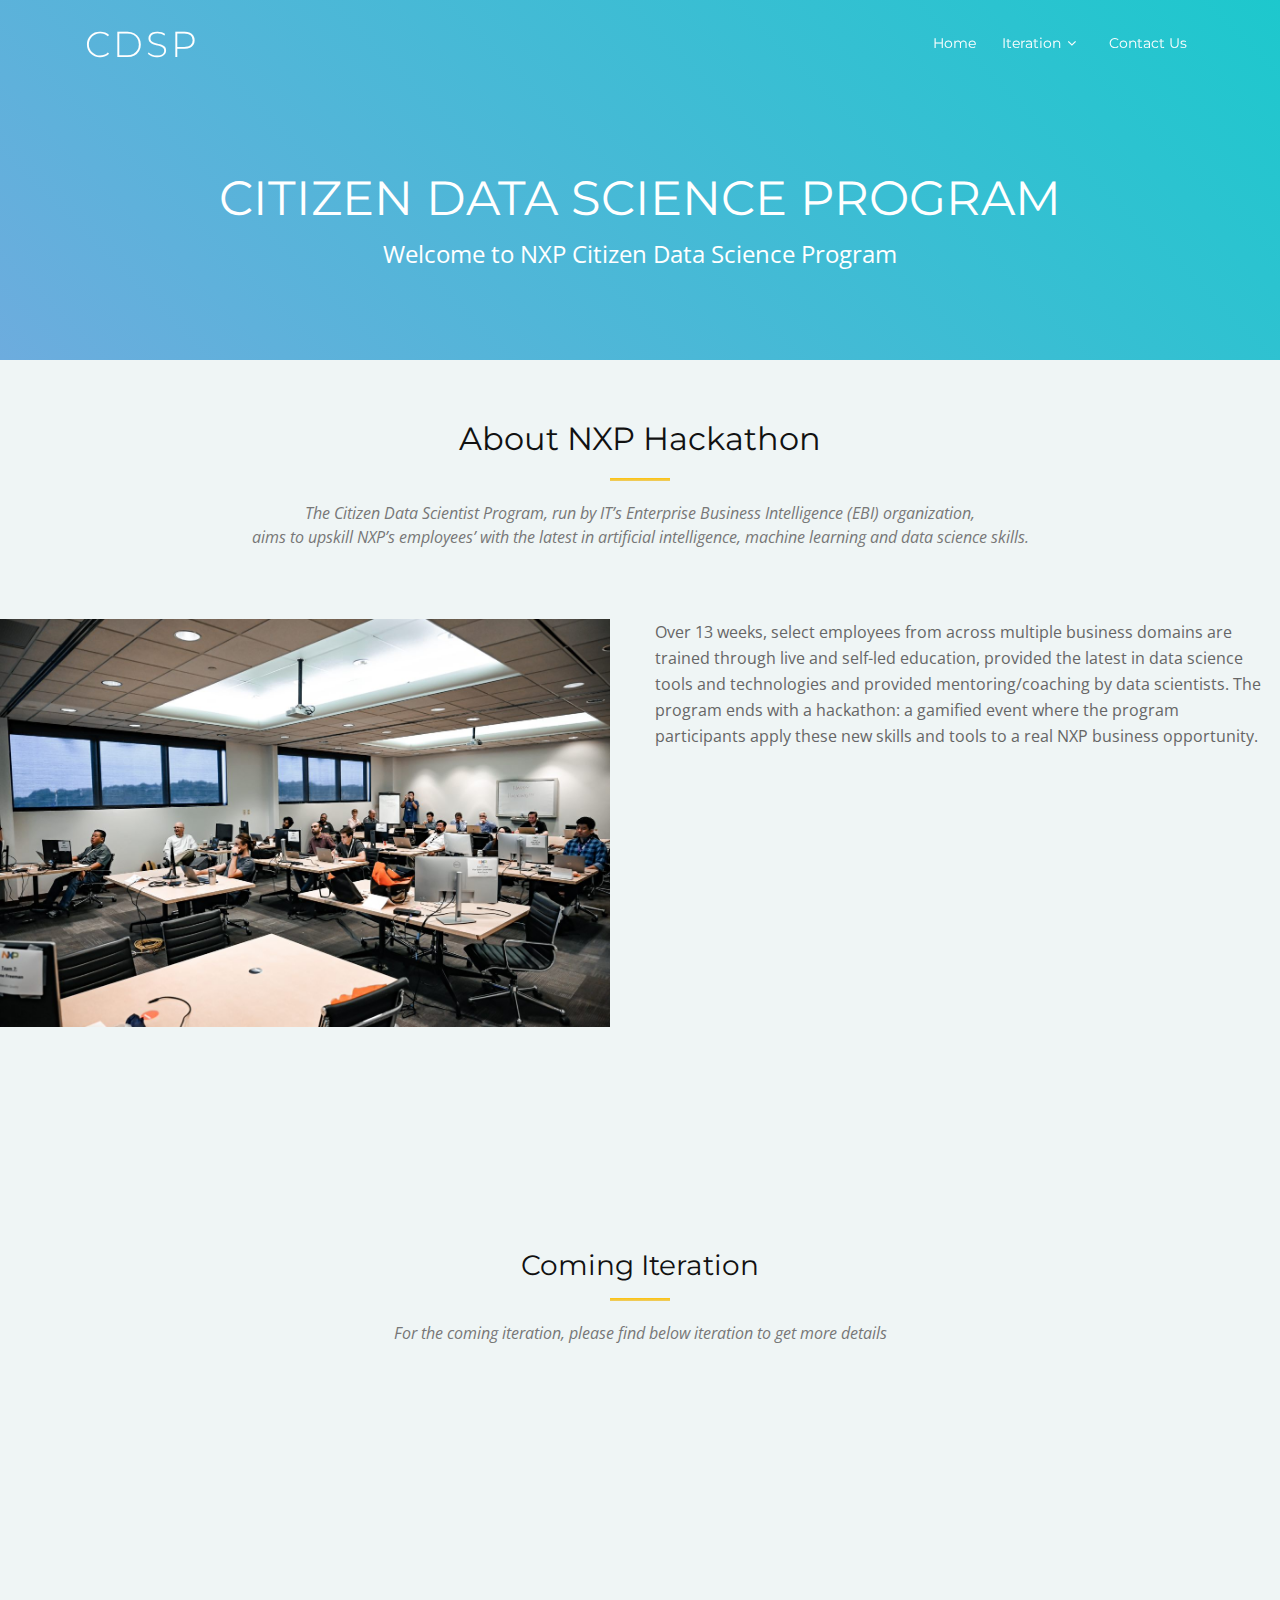
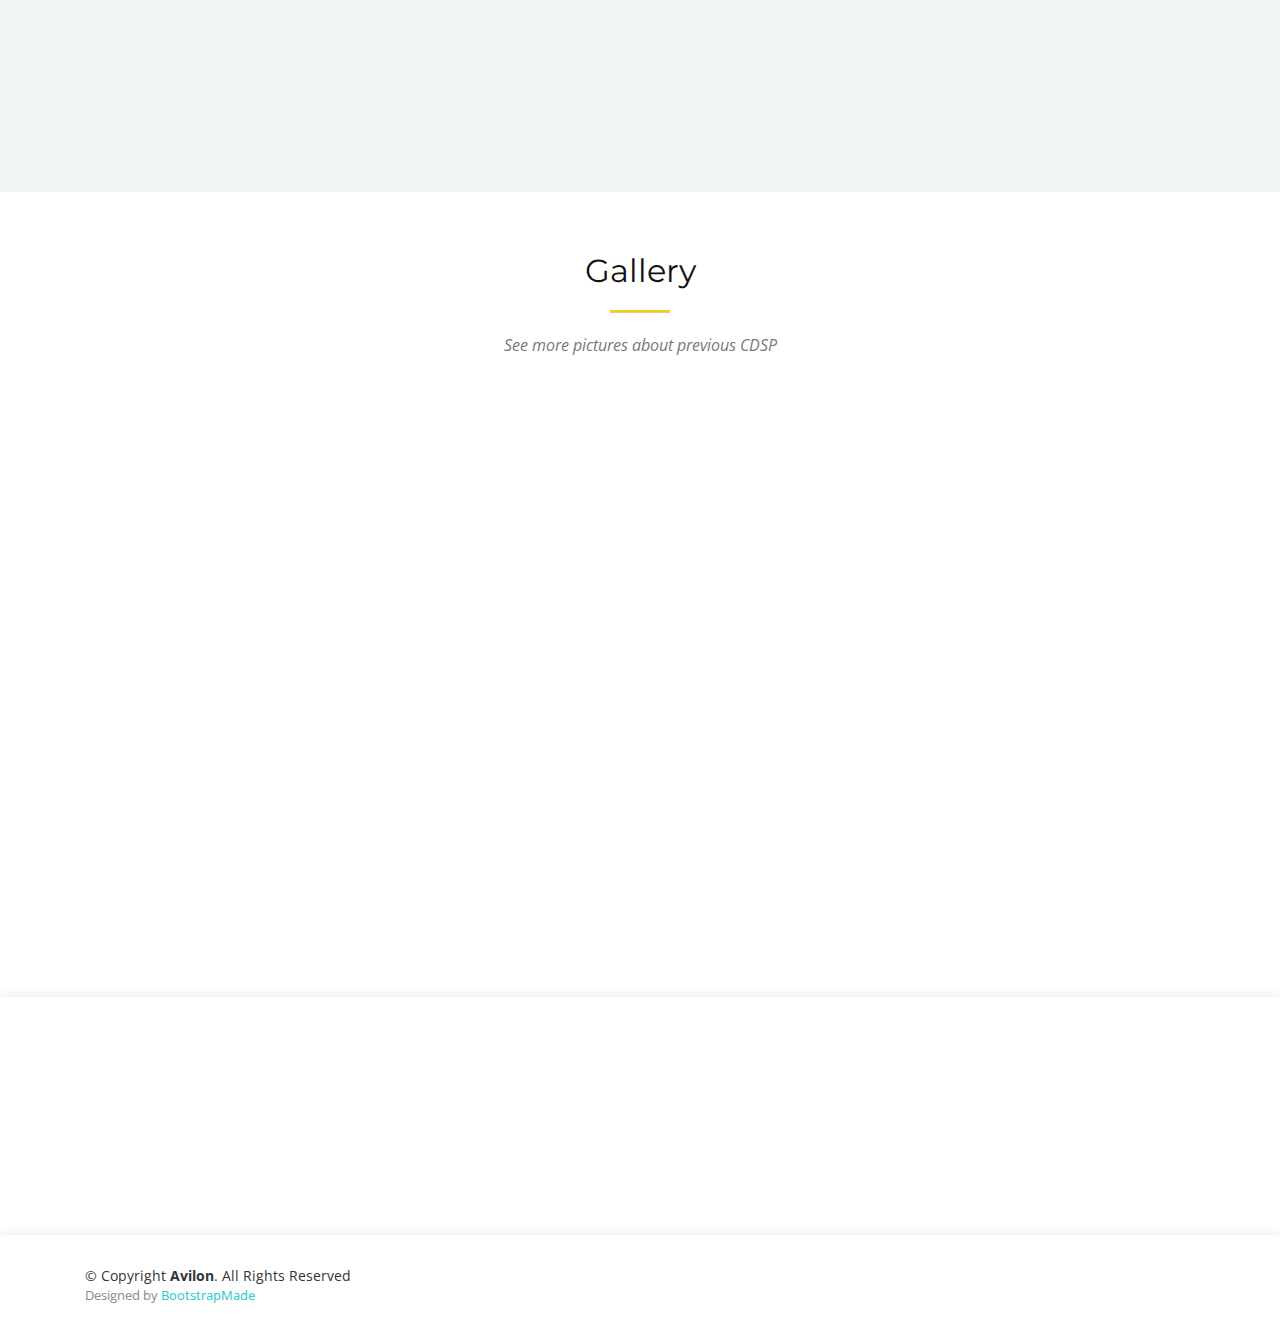
==== index.html @ 7684b61a "add index" ====
<!DOCTYPE html>
<html lang="en">
<head>
  <meta charset="utf-8">
  <title>CDSP</title>
  <meta content="width=device-width, initial-scale=1.0" name="viewport">
  <meta content="" name="keywords">
  <meta content="" name="description">

  <!-- Favicons -->

  <!-- Google Fonts -->
  <link href="https://fonts.googleapis.com/css?family=Montserrat:300,400,500,700|Open+Sans:300,300i,400,400i,700,700i" rel="stylesheet">

  <!-- Bootstrap CSS File -->
  <link href="lib/bootstrap/css/bootstrap.min.css" rel="stylesheet">

  <!-- Libraries CSS Files -->
  <link href="lib/font-awesome/css/font-awesome.min.css" rel="stylesheet">
  <link href="lib/ionicons/css/ionicons.min.css" rel="stylesheet">
  <link href="lib/aos/aos.css" rel="stylesheet">
  <link href="lib/magnific-popup/magnific-popup.css" rel="stylesheet">


  <!-- Main Stylesheet File -->
  <link href="css/style.css" rel="stylesheet">

  <!-- =======================================================
    Theme Name: Avilon
    Theme URL: https://bootstrapmade.com/avilon-bootstrap-landing-page-template/
    Author: BootstrapMade.com
    License: https://bootstrapmade.com/license/
  ======================================================= -->
</head>

<body>

  <!--==========================
    Header
  ============================-->
  <header id="header">
    <div class="container">

      <div id="logo" class="pull-left">
        <h1><a href="#intro" class="scrollto">CDSP</a></h1>
        <!-- Uncomment below if you prefer to use an image logo -->
        <!-- <a href="#intro"><img src="img/logo.png" alt="" title="" /></img></a> -->
      </div>

      <nav id="nav-menu-container">
        <ul class="nav-menu">
          <li class="menu-active"><a href="#intro">Home</a></li>
          <li class="menu-has-children"><a href="">Iteration</a>
            <ul>
              <li><a href="EMEA2022.html">2022 Q3 EMEA Iteration</a></li>
              <li><a href="AMER2023.html">2023 Q1 AMER Iteration</a></li>
            </ul>
          </li>
          <li><a href="https://forms.office.com/Pages/ResponsePage.aspx?id=06FuaCu8b0ypLNmcXDAWNQ-RVpql_HRFpQiBRLYE__hUMFVOTk0yMTc5WllGWU9YVzZQV0gzQ0JXMC4u" target="_blank">Contact Us</a></li>
        </ul>
      </nav><!-- #nav-menu-container -->
    </div>
  </header><!-- #header -->

  <!--==========================
    Intro Section
  ============================-->
  <section id="intro" style="height: 40vh">

    <div class="intro-text">
      <h2>CITIZEN DATA SCIENCE PROGRAM</h2>
      <p>Welcome to NXP Citizen Data Science Program</p>
    </div>

  </section><!-- #intro -->

  <main id="main">

    <!--==========================
      About Us Section
    ============================-->
    <section id="about" class="section-bg">
      <div class="container-fluid">
        <div class="section-header">
          <h3 class="section-title">About NXP Hackathon</h3>
          <span class="section-divider"></span>
          <p class="section-description">
            The Citizen Data Scientist Program, run by IT’s Enterprise Business Intelligence (EBI) organization, <br>
			aims to upskill NXP’s employees’ with the latest in artificial intelligence, machine learning and data science skills.
          </p>
        </div>

        <div class="row">
          <div class="col-lg-6 about-img" data-aos="fade-right">
            <img src="img/gallery/AMER2022-1.jpg" alt="">
          </div>

          <div class="col-lg-6 content" data-aos="fade-left">
            <p>
              Over 13 weeks, select employees from across multiple business domains are trained through live and self-led education, provided the latest in data science tools and technologies and provided mentoring/coaching by data scientists. The program ends with a hackathon: a gamified event where the program participants apply these new skills and tools to a real NXP business opportunity.
            </p>
          </div>
        </div>

      </div>
    </section><!-- #about -->

   

    <!--==========================
      Pricing Section
    ============================-->
    <section id="pricing" class="section-bg">
      <div class="container">

        <div class="section-header">
          <h3 class="section-title">Coming Iteration</h3>
          <span class="section-divider"></span>
          <p class="section-description">For the coming iteration, please find below iteration to get more details</p>
        </div>

        <div class="row">


          <div class="col-lg-6 col-md-6">
            <div class="box featured" data-aos="fade-up">
              <h3>CDSP EMEA 2022</h3>
              <h6>November 16-17, 2022</h6>
              <ul>
                <li><i class="ion-android-checkmark-circle"></i> Eindhoven, Netherlands</li>
                <li><i class="ion-android-checkmark-circle"></i> HTC60 - Ground Floor</li>
              </ul>
              <a href="EMEA2022.html" class="get-started-btn">Read More</a>
            </div>
          </div>

          <div class="col-lg-6 col-md-6">
            <div class="box" data-aos="fade-left">
              <h3>CDSP AMER 2023</h3>
              <h6>MM DD-DD, 2023</h6>
              <ul>
                <li><i class="ion-android-checkmark-circle"></i> Austin, Texas</li>
                <li><i class="ion-android-checkmark-circle"></i> HTC60 - Ground Floor</li>
              </ul>
              <a href="#" class="get-started-btn" >Read More</a>
            </div>
          </div>

        </div>
      </div>
    </section><!-- #pricing -->



    
    <!--==========================
      Gallery Section
    ============================-->
    <section id="gallery">
      <div class="container-fluid">
        <div class="section-header">
          <h3 class="section-title">Gallery</h3>
          <span class="section-divider"></span>
          <p class="section-description">See more pictures about previous CDSP </p>
        </div>

        <div class="row no-gutters">

          <div class="col-lg-4 col-md-6">
            <div class="gallery-item" data-aos="fade-up">
              <a href="img/gallery/AMER2022-1.jpg" class="gallery-popup">
                <img src="img/gallery/AMER2022-1.jpg" alt="">
              </a>
            </div>
          </div>

          <div class="col-lg-4 col-md-6">
            <div class="gallery-item" data-aos="fade-up">
              <a href="img/gallery/AMER2022-2.jpg" class="gallery-popup">
                <img src="img/gallery/AMER2022-2.jpg" alt="">
              </a>
            </div>
          </div>

          <div class="col-lg-4 col-md-6">
            <div class="gallery-item" data-aos="fade-up">
              <a href="img/gallery/AMER2022-3.jpg" class="gallery-popup">
                <img src="img/gallery/AMER2022-3.jpg" alt="">
              </a>
            </div>
          </div>

          <div class="col-lg-4 col-md-6">
            <div class="gallery-item" data-aos="fade-up">
              <a href="img/gallery/AMER2022-4.jpg" class="gallery-popup">
                <img src="img/gallery/AMER2022-4.jpg" alt="">
              </a>
            </div>
          </div>

          <div class="col-lg-4 col-md-6">
            <div class="gallery-item" data-aos="fade-up">
              <a href="img/gallery/AMER2022-5.jpg" class="gallery-popup">
                <img src="img/gallery/AMER2022-5.jpg" alt="">
              </a>
            </div>
          </div>

          <div class="col-lg-4 col-md-6">
            <div class="gallery-item" data-aos="fade-up">
              <a href="img/gallery/AMER2022-6.jpg" class="gallery-popup">
                <img src="img/gallery/AMER2022-6.jpg" alt="">
              </a>
            </div>
          </div>

        </div>

      </div>
    </section><!-- #gallery -->

    <!--==========================
      Contact Section
    ============================-->
    <section id="contact">
      <div class="container">
        <div class="row" data-aos="fade-up">

          <div class="col-lg-4 col-md-4">
            <div class="contact-about">
              <h3>Contact Us</h3>
            </div>
          </div>

          <div class="col-lg-8 col-md-8">
            <div class="form">
              <form action="https://forms.office.com/Pages/ResponsePage.aspx?id=06FuaCu8b0ypLNmcXDAWNQ-RVpql_HRFpQiBRLYE__hUMFVOTk0yMTc5WllGWU9YVzZQV0gzQ0JXMC4u" 
			  method="post" target="_blank">
				<p>Whether you're joining the Hackathon in-person or observing remotely, join the Hackathon Teams channel below. We'll post regular updates and will live stream the final presentations.</p>

                <div class="text-center">
					  <button type="submit" title="Contact Us" onclick=>Submit Microsoft Forms</button>
				</div>
              </form>
            </div>
          </div>

        </div>

      </div>
    </section><!-- #contact -->

  </main>

  <!--==========================
    Footer
  ============================-->
  <footer id="footer">
    <div class="container">
      <div class="row">
        <div class="col-lg-6 text-lg-left text-center">
          <div class="copyright">
            &copy; Copyright <strong>Avilon</strong>. All Rights Reserved
          </div>
          <div class="credits">
            <!--
              All the links in the footer should remain intact.
              You can delete the links only if you purchased the pro version.
              Licensing information: https://bootstrapmade.com/license/
              Purchase the pro version with working PHP/AJAX contact form: https://bootstrapmade.com/buy/?theme=Avilon
            -->
            Designed by <a href="https://bootstrapmade.com/">BootstrapMade</a>
          </div>
        </div>
        <div class="col-lg-6">
          <nav class="footer-links text-lg-right text-center pt-2 pt-lg-0">
          </nav>
        </div>
      </div>
    </div>
  </footer><!-- #footer -->

  <a href="#" class="back-to-top"><i class="fa fa-chevron-up"></i></a>

  <!-- JavaScript Libraries -->
  <script src="lib/jquery/jquery.min.js"></script>
  <script src="lib/jquery/jquery-migrate.min.js"></script>
  <script src="lib/bootstrap/js/bootstrap.bundle.min.js"></script>
  <script src="lib/easing/easing.min.js"></script>
  <script src="lib/aos/aos.js"></script>
  <script src="lib/superfish/hoverIntent.js"></script>
  <script src="lib/superfish/superfish.min.js"></script>
  <script src="lib/magnific-popup/magnific-popup.min.js"></script>

  <!-- Contact Form JavaScript File -->
  <script src="contactform/contactform.js"></script>

  <!-- Template Main Javascript File -->
  <script src="js/main.js"></script>

</body>
</html>
---- css/style.css ----
/*
  Theme Name: Avilon
  Theme URL: https://bootstrapmade.com/avilon-bootstrap-landing-page-template/
  Author: BootstrapMade.com
  License: https://bootstrapmade.com/license/
*/
/*--------------------------------------------------------------
# General
--------------------------------------------------------------*/
body {
  background: #fff;
  color: #666666;
  font-family: "Open Sans", sans-serif;
  overflow-x: hidden;
}

a {
  color: #1dc8cd;
  transition: 0.5s;
}

a:hover, a:active, a:focus {
  color: #1dc9ce;
  outline: none;
  text-decoration: none;
}

p {
  padding: 0;
  margin: 0 0 30px 0;
}

h1, h2, h3, h4, h5, h6 {
  font-family: "Montserrat", sans-serif;
  font-weight: 400;
  margin: 0 0 20px 0;
  padding: 0;
}

/* Back to top button */
.back-to-top {
  position: fixed;
  display: none;
  background: linear-gradient(45deg, #6dacde, #1dc8cd);
  color: #fff;
  padding: 2px 20px 8px 20px;
  font-size: 16px;
  border-radius: 4px 4px 0 0;
  right: 15px;
  bottom: 0;
  transition: none;
}

.back-to-top:focus {
  background: linear-gradient(45deg, #6dacde, #1dc8cd);
  color: #fff;
  outline: none;
}

.back-to-top:hover {
  background: #1dc8cd;
  color: #fff;
}

/*--------------------------------------------------------------
# Header
--------------------------------------------------------------*/
#header {
  padding: 30px 0;
  height: 92px;
  position: fixed;
  left: 0;
  top: 0;
  right: 0;
  transition: all 0.5s;
  z-index: 997;
}

#header #logo {
  float: left;
}

#header #logo h1 {
  font-size: 36px;
  margin: -4px 0 0 0;
  padding: 0;
  line-height: 1;
  display: inline-block;
  font-family: "Montserrat", sans-serif;
  font-weight: 300;
  letter-spacing: 3px;
  text-transform: uppercase;
}

#header #logo h1 a, #header #logo h1 a:hover {
  color: #fff;
}

#header #logo img {
  padding: 0;
  margin: 0;
}

@media (max-width: 768px) {
  #header #logo h1 {
    font-size: 28px;
    margin-top: 0;
  }
  #header #logo img {
    max-height: 40px;
  }
}

#header.header-fixed {
  background: linear-gradient(45deg, #6dacde, #1dc8cd);
  padding: 20px 0;
  height: 72px;
  transition: all 0.5s;
}

/*--------------------------------------------------------------
# Intro Section
--------------------------------------------------------------*/
#intro {
  width: 100%;
  height: 100vh;
  background: linear-gradient(45deg, #6dacde, #1dc8cd);
  position: relative;
}

#intro .intro-text {
  padding-top: 140px;
  text-align: center;
  vertical-align: top;
}

@media (max-height: 768px) {
  #intro .intro-text {
    padding-top: 80px;
  }
}

@media (max-width: 768px) {
  #intro .intro-text {
    padding-top: 180px;
  }
}

@media (max-width: 767px) {
  #intro .intro-text {
    padding-top: 50px;
  }
}

#intro h2 {
  margin: 30px 0 10px 0;
  padding: 0 15px;
  font-size: 48px;
  font-weight: 400;
  line-height: 56px;
  color: #fff;
}

@media (max-width: 768px) {
  #intro h2 {
    font-size: 28px;
    line-height: 36px;
  }
}

#intro p {
  color: #fff;
  margin-bottom: 20px;
  padding: 0 15px;
  font-size: 24px;
}

@media (max-width: 768px) {
  #intro p {
    font-size: 18px;
    line-height: 24px;
    margin-bottom: 20px;
  }
}

#intro .btn-get-started {
  font-family: "Montserrat", sans-serif;
  font-weight: 400;
  font-size: 16px;
  letter-spacing: 1px;
  display: inline-block;
  padding: 8px 28px;
  border-radius: 50px;
  transition: 0.5s;
  margin: 10px;
  border: 2px solid #fff;
  color: #fff;
}

#intro .btn-get-started:hover {
  color: #1dc8cd;
  background: #fff;
}

#intro .product-screens {
  position: absolute;
  left: 0;
  right: 0;
  bottom: 0;
  overflow: hidden;
  padding-top: 30px;
  text-align: center;
  width: 100%;
  height: 530px;
}

#intro .product-screens img {
  box-shadow: 0px -2px 19px 4px rgba(0, 0, 0, 0.29);
}

#intro .product-screens .product-screen-1 {
  position: absolute;
  z-index: 30;
  left: calc(50% + 54px);
  bottom: 0;
  height: 500px;
}

#intro .product-screens .product-screen-2 {
  position: absolute;
  z-index: 20;
  left: calc(50% - 154px);
  bottom: 0;
  height: 430px;
}

#intro .product-screens .product-screen-3 {
  position: absolute;
  z-index: 10;
  left: calc(50% - 374px);
  bottom: 0;
  height: 360px;
}

@media (max-height: 768px) {
  #intro .product-screens {
    height: 430px;
  }
  #intro .product-screens .product-screen-1 {
    height: 400px;
  }
  #intro .product-screens .product-screen-2 {
    height: 330px;
  }
  #intro .product-screens .product-screen-3 {
    height: 260px;
  }
}

@media (max-width: 767px) {
  #intro .product-screens {
    height: 400px;
  }
  #intro .product-screens .product-screen-1 {
    position: static;
  }
  #intro .product-screens .product-screen-2, #intro .product-screens .product-screen-3 {
    display: none;
  }
}

@media (max-width: 767px) and (max-height: 639px) {
  #intro .product-screens {
    height: 300px;
  }
  #intro .product-screens .product-screen-1 {
    position: static;
  }
  #intro .product-screens .product-screen-2, #intro .product-screens .product-screen-3 {
    display: none;
  }
}

/*--------------------------------------------------------------
# Navigation Menu
--------------------------------------------------------------*/
/* Nav Menu Essentials */
.nav-menu, .nav-menu * {
  margin: 0;
  padding: 0;
  list-style: none;
}

.nav-menu ul {
  position: absolute;
  display: none;
  top: 100%;
  left: 0;
  z-index: 99;
}

.nav-menu li {
  position: relative;
  white-space: nowrap;
}

.nav-menu > li {
  float: left;
}

.nav-menu li:hover > ul,
.nav-menu li.sfHover > ul {
  display: block;
}

.nav-menu ul ul {
  top: 0;
  left: 100%;
}

.nav-menu ul li {
  min-width: 180px;
}

/* Nav Menu Arrows */
.sf-arrows .sf-with-ul {
  padding-right: 30px;
}

.sf-arrows .sf-with-ul:after {
  content: "\f107";
  position: absolute;
  right: 15px;
  font-family: FontAwesome;
  font-style: normal;
  font-weight: normal;
}

.sf-arrows ul .sf-with-ul:after {
  content: "\f105";
}

/* Nav Meu Container */
#nav-menu-container {
  float: right;
  margin: 0;
}

@media (max-width: 768px) {
  #nav-menu-container {
    display: none;
  }
}

/* Nav Meu Styling */
.nav-menu a {
  padding: 0 8px 10px 8px;
  text-decoration: none;
  display: inline-block;
  color: #fff;
  font-family: "Montserrat", sans-serif;
  font-weight: 400;
  font-size: 14px;
  outline: none;
}

.nav-menu > li {
  margin-left: 10px;
}

.nav-menu ul {
  margin: 4px 0 0 0;
  padding: 10px;
  box-shadow: 0px 0px 30px rgba(127, 137, 161, 0.25);
  background: #fff;
}

.nav-menu ul li {
  transition: 0.3s;
}

.nav-menu ul li a {
  padding: 10px;
  color: #333;
  transition: 0.3s;
  display: block;
  font-size: 13px;
  text-transform: none;
}

.nav-menu ul li:hover > a {
  color: #1dc8cd;
}

.nav-menu ul ul {
  margin: 0;
}

/* Mobile Nav Toggle */
#mobile-nav-toggle {
  position: fixed;
  right: 0;
  top: 0;
  z-index: 999;
  margin: 20px 20px 0 0;
  border: 0;
  background: none;
  font-size: 24px;
  display: none;
  transition: all 0.4s;
  outline: none;
  cursor: pointer;
}

#mobile-nav-toggle i {
  color: #fff;
}

@media (max-width: 768px) {
  #mobile-nav-toggle {
    display: inline;
  }
}

/* Mobile Nav Styling */
#mobile-nav {
  position: fixed;
  top: 0;
  padding-top: 18px;
  bottom: 0;
  z-index: 998;
  background: rgba(52, 59, 64, 0.9);
  left: -260px;
  width: 260px;
  overflow-y: auto;
  transition: 0.4s;
}

#mobile-nav ul {
  padding: 0;
  margin: 0;
  list-style: none;
}

#mobile-nav ul li {
  position: relative;
}

#mobile-nav ul li a {
  color: #fff;
  font-size: 16px;
  overflow: hidden;
  padding: 10px 22px 10px 15px;
  position: relative;
  text-decoration: none;
  width: 100%;
  display: block;
  outline: none;
}

#mobile-nav ul li a:hover {
  color: #fff;
}

#mobile-nav ul li li {
  padding-left: 30px;
}

#mobile-nav ul .menu-has-children i {
  position: absolute;
  right: 0;
  z-index: 99;
  padding: 15px;
  cursor: pointer;
  color: #fff;
}

#mobile-nav ul .menu-has-children i.fa-chevron-up {
  color: #1dc8cd;
}

#mobile-nav ul .menu-item-active {
  color: #1dc8cd;
}

#mobile-body-overly {
  width: 100%;
  height: 100%;
  z-index: 997;
  top: 0;
  left: 0;
  position: fixed;
  background: rgba(52, 59, 64, 0.9);
  display: none;
}

/* Mobile Nav body classes */
body.mobile-nav-active {
  overflow: hidden;
}

body.mobile-nav-active #mobile-nav {
  left: 0;
}

body.mobile-nav-active #mobile-nav-toggle {
  color: #fff;
}

/*--------------------------------------------------------------
# Sections
--------------------------------------------------------------*/
/* Sections Header
--------------------------------*/
.section-header .section-title {
  font-size: 32px;
  color: #111;
  text-align: center;
  font-weight: 400;
}

.section-header .section-description {
  text-align: center;
  padding-bottom: 40px;
  color: #777;
  font-style: italic;
}

.section-header .section-divider {
  display: block;
  width: 60px;
  height: 3px;
  background: #1dc8cd;
  background: linear-gradient(0deg, #ebc142c9 0%, #ffc107 100%);
  margin: 0 auto;
  margin-bottom: 20px;
}

/* Section with background
--------------------------------*/
.section-bg {
  background: #eff5f5;
}

/* About Us Section
--------------------------------*/
#about {
  padding: 60px 0;
}

#about .about-img {
  height: 510px;
  overflow: hidden;
}

#about .about-img img {
  margin-left: -15px;
  max-width: 100%;
}

@media (max-width: 768px) {
  #about .about-img {
    height: auto;
  }
  #about .about-img img {
    margin-left: 0;
    padding-bottom: 30px;
  }
}

#about .content .h2 {
  color: #333;
  font-weight: 300;
  font-size: 24px;
}

#about .content h3 {
  color: #777;
  font-weight: 300;
  font-size: 18px;
  line-height: 26px;
  font-style: italic;
}

#about .content p {
  line-height: 26px;
}

#about .content p:last-child {
  margin-bottom: 0;
}

#about .content i {
  font-size: 20px;
  padding-right: 4px;
  color: #1dc8cd;
}

#about .content ul {
  list-style: none;
  padding: 0;
}

#about .content ul li {
  padding-bottom: 10px;
}

/* Product Featuress Section
--------------------------------*/
#features {
  background: #fff;
  padding: 60px 0 0 0;
}

#features .features-img {
  text-align: center;
  padding-top: 20px;
}

@media (min-width: 769px) {
  #features .features-img {
    padding-top: 120px;
    margin-top: -200px;
  }
}

#features .features-img img {
  max-width: 100%;
}

#features .box {
  margin-bottom: 15px;
  text-align: left;
}

#features .icon {
  margin-bottom: 10px;
}

#features .icon i {
  color: #666666;
  font-size: 40px;
  transition: 0.5s;
}

#features .icon i:before {
  background: #1dc8cd;
  background: linear-gradient(45deg, #1dc8cd 0%, #55fabe 100%);
  background-clip: border-box;
  -webkit-background-clip: text;
  -webkit-text-fill-color: transparent;
}

#features .title {
  font-weight: 300;
  margin-bottom: 15px;
  font-size: 22px;
}

#features .title a {
  color: #111;
}

#features .description {
  font-size: 14px;
  line-height: 24px;
  margin-bottom: 10px;
}

#features .section-description {
  padding-bottom: 10px;
}

/* Product Advanced Featuress Section
--------------------------------*/
#advanced-features .features-row {
  padding: 60px 0 30px 0;
}

#advanced-features h2 {
  font-size: 26px;
  font-weight: 700;
  color: #000;
}

#advanced-features h3 {
  font-size: 16px;
  line-height: 24px;
  font-weight: 400;
  font-style: italic;
  color: #999;
}

#advanced-features p {
  line-height: 24px;
  color: #777;
  margin-bottom: 30px;
}

#advanced-features i {
  color: #666666;
  font-size: 64px;
  transition: 0.5s;
  float: left;
  padding: 0 15px 0px 0;
  line-height: 1;
}

#advanced-features i:before {
  background: #1dc8cd;
  background: linear-gradient(45deg, #1dc8cd 0%, #55fabe 100%);
  background-clip: border-box;
  -webkit-background-clip: text;
  -webkit-text-fill-color: transparent;
}

#advanced-features .advanced-feature-img-right {
  max-width: 100%;
  float: right;
  padding: 0 0 30px 30px;
}

#advanced-features .advanced-feature-img-left {
  max-width: 100%;
  float: left;
  padding: 0 30px 30px 0;
}

@media (max-width: 768px) {
  #advanced-features .advanced-feature-img-right, #advanced-features .advanced-feature-img-left {
    max-width: 50%;
  }
}

@media (max-width: 767px) {
  #advanced-features .advanced-feature-img-right, #advanced-features .advanced-feature-img-left {
    max-width: 100%;
    float: none;
    padding: 0 0 30px 0;
  }
}

/* Call To Action Section
--------------------------------*/
#call-to-action {
  background: linear-gradient(rgba(29, 200, 205, 0.65), rgba(29, 205, 89, 0.2)), url(../img/call-to-action-bg.jpg) fixed center center;
  background-size: cover;
  padding: 80px 0;
}

#call-to-action .cta-title {
  color: #fff;
  font-size: 28px;
  font-weight: 700;
}

#call-to-action .cta-text {
  color: #fff;
}

@media (min-width: 769px) {
  #call-to-action .cta-btn-container {
    display: flex;
    align-items: center;
    justify-content: flex-end;
  }
}

#call-to-action .cta-btn {
  font-family: "Montserrat", sans-serif;
  font-weight: 500;
  font-size: 16px;
  letter-spacing: 1px;
  display: inline-block;
  padding: 8px 30px;
  border-radius: 25px;
  transition: background 0.5s;
  margin: 10px;
  border: 2px solid #fff;
  color: #fff;
}

#call-to-action .cta-btn:hover {
  background: #1dc8cd;
  border: 2px solid #1dc8cd;
}

/* More Features Section
--------------------------------*/
#more-features {
  padding: 60px 0 60px 0;
}

#more-features .box {
  padding: 10px;
  margin-bottom: 10px;
  box-shadow: 0px 0px 30px rgba(73, 78, 92, 0.15);
  background: #fff;
  transition: 0.4s;
}

#more-features .icon {
  float: left;
}

#more-features .icon i {
  color: #666666;
  font-size: 80px;
  transition: 0.5s;
  line-height: 0;
}

#more-features .icon i:before {
  background: #1dc8cd;
  background: linear-gradient(45deg, #1dc8cd 0%, #55fabe 100%);
  background-clip: border-box;
  -webkit-background-clip: text;
  -webkit-text-fill-color: transparent;
}

#more-features h4 {
  margin-left: 150px;
  font-weight: 700;
  margin-bottom: 15px;
  font-size: 18px;
}

#more-features h4 a {
  color: #111;
}

#more-features p {
  font-size: 14px;
  margin-left: 150px;
  margin-bottom: 0;
  line-height: 24px;
}

@media (max-width: 767px) {
  #more-features .box {
    margin-bottom: 20px;
  }
  #more-features .icon {
    float: none;
    text-align: center;
    padding-bottom: 15px;
  }
  #more-features h4, #more-features p {
    margin-left: 0;
    text-align: center;
  }
}

/* Clients Section
--------------------------------*/
#clients {
  padding: 30px 0;
  background: #fff;
}

#clients img {
  max-width: 100%;
  opacity: 0.5;
  transition: 0.3s;
  padding: 15px 0;
}

#clients img:hover {
  opacity: 1;
}

/* Pricing Section
--------------------------------*/
#pricing {
  padding: 60px 0 60px 0;
}

#pricing .box {
  padding: 40px;
  margin-bottom: 30px;
  box-shadow: 0px 0px 30px rgba(73, 78, 92, 0.15);
  background: #fff;
  text-align: center;
}

#pricing h3 {
  font-weight: 400;
  margin-bottom: 15px;
  font-size: 28px;
}

#pricing h4 {
  font-size: 46px;
  color: #1dc8cd;
  font-weight: 300;
}

#pricing h4 sup {
  font-size: 20px;
  top: -20px;
}

#pricing h4 span {
  color: #bababa;
  font-size: 20px;
}

#pricing ul {
  padding: 0;
  list-style: none;
  color: #999;
  text-align: left;
  line-height: 20px;
}

#pricing ul li {
  padding-bottom: 12px;
}

#pricing ul i {
  color: #1dc8cd;
  font-size: 18px;
  padding-right: 4px;
}

#pricing .get-started-btn {
  background: #515e61;
  display: inline-block;
  padding: 6px 30px;
  border-radius: 20px;
  color: #fff;
  transition: none;
  font-size: 14px;
  font-weight: 400;
  font-family: "Montserrat", sans-serif;
}

#pricing .featured {
  border: 2px solid #1dc8cd;
}

#pricing .featured .get-started-btn {
  background: linear-gradient(45deg, #6dacde, #1dc8cd);
}

/* Frequently Asked Questions Section
--------------------------------*/
#faq {
  padding: 60px 0;
}

#faq #faq-list {
  padding: 0;
  list-style: none;
}

#faq #faq-list li {
  border-bottom: 1px solid #ddd;
}

#faq #faq-list a {
  padding: 18px 0;
  display: block;
  position: relative;
  font-family: "Montserrat", sans-serif;
  font-size: 22px;
  line-height: 1;
  font-weight: 300;
  padding-right: 20px;
}

#faq #faq-list i {
  font-size: 24px;
  position: absolute;
  right: 0;
  top: 16px;
}

#faq #faq-list p {
  margin-bottom: 20px;
}

@media (max-width: 768px) {
  #faq #faq-list a {
    font-size: 18px;
  }
  #faq #faq-list i {
    top: 13px;
  }
}

#faq #faq-list a.collapse {
  color: #1dc8cd;
}

#faq #faq-list a.collapsed {
  color: #000;
}

#faq #faq-list a.collapsed i::before {
  content: "\f2c7" !important;
}

/* Our Team Section
--------------------------------*/
#team {
  padding: 60px 0;
}

#team .member {
  text-align: center;
  margin-bottom: 20px;
}

#team .member .pic {
  margin-bottom: 15px;
  overflow: hidden;
  height: 260px;
}

#team .member .pic img {
  max-width: 100%;
}

#team .member h4 {
  font-weight: 700;
  margin-bottom: 2px;
  font-size: 18px;
}

#team .member span {
  font-style: italic;
  display: block;
  font-size: 13px;
}

#team .member .social {
  margin-top: 15px;
}

#team .member .social a {
  color: #b3b3b3;
}

#team .member .social a:hover {
  color: #1dc8cd;
}

#team .member .social i {
  font-size: 18px;
  margin: 0 2px;
}

/* Gallery Section
--------------------------------*/
#gallery {
  background: #fff;
  padding: 60px 0 0 0;
}

#gallery .container-fluid {
  padding: 0px;
}

#gallery .gallery-overlay {
  position: absolute;
  top: 0;
  right: 0;
  bottom: 0;
  left: 0;
  width: 100%;
  height: 100%;
  opacity: 1;
  -webkit-transition: all ease-in-out 0.4s;
  transition: all ease-in-out 0.4s;
}

#gallery .gallery-item {
  overflow: hidden;
  position: relative;
  padding: 0;
  vertical-align: middle;
  text-align: center;
}

#gallery .gallery-item img {
  -webkit-transition: all ease-in-out 0.4s;
  transition: all ease-in-out 0.4s;
  width: 100%;
}

#gallery .gallery-item:hover img {
  -webkit-transform: scale(1.1);
  transform: scale(1.1);
}

#gallery .gallery-item:hover .gallery-overlay {
  opacity: 1;
  background: rgba(0, 0, 0, 0.7);
}

/* Contact Section
--------------------------------*/
#contact {
  box-shadow: 0px 0px 12px 0px rgba(0, 0, 0, 0.1);
  padding: 60px 0;
}

#contact .contact-about h3 {
  font-size: 36px;
  margin: 0 0 10px 0;
  padding: 0;
  line-height: 1;
  font-family: "Montserrat", sans-serif;
  font-weight: 300;
  letter-spacing: 3px;
  text-transform: uppercase;
  color: #1dc8cd;
}

#contact .contact-about p {
  font-size: 14px;
  line-height: 24px;
  font-family: "Montserrat", sans-serif;
  color: #888;
}

#contact .social-links {
  padding-bottom: 20px;
}

#contact .social-links a {
  font-size: 18px;
  display: inline-block;
  background: #fff;
  color: #1dc8cd;
  line-height: 1;
  padding: 8px 0;
  margin-right: 4px;
  border-radius: 50%;
  text-align: center;
  width: 36px;
  height: 36px;
  transition: 0.3s;
  border: 1px solid #1dc8cd;
}

#contact .social-links a:hover {
  background: #1dc8cd;
  color: #fff;
}

#contact .info {
  color: #333333;
}

#contact .info i {
  font-size: 32px;
  color: #1dc8cd;
  float: left;
  line-height: 1;
}

#contact .info p {
  padding: 0 0 10px 42px;
  line-height: 28px;
  font-size: 14px;
}

#contact .form #sendmessage {
  color: #1dc8cd;
  border: 1px solid #1dc8cd;
  display: none;
  text-align: center;
  padding: 15px;
  font-weight: 600;
  margin-bottom: 15px;
}

#contact .form #errormessage {
  color: red;
  display: none;
  border: 1px solid red;
  text-align: center;
  padding: 15px;
  font-weight: 600;
  margin-bottom: 15px;
}

#contact .form #sendmessage.show, #contact .form #errormessage.show, #contact .form .show {
  display: block;
}

#contact .form .validation {
  color: red;
  display: none;
  margin: 0 0 20px;
  font-weight: 400;
  font-size: 13px;
}

#contact .form input, #contact .form textarea {
  border-radius: 0;
  box-shadow: none;
  font-size: 14px;
}

#contact .form button[type="submit"] {
  background: linear-gradient(45deg, #6dacde, #1dc8cd);
  border: 0;
  border-radius: 20px;
  padding: 8px 30px;
  color: #fff;
}

#contact .form button[type="submit"]:hover {
  cursor: pointer;
}

/*--------------------------------------------------------------
# Footer
--------------------------------------------------------------*/
#footer {
  background: #fff;
  box-shadow: 0px 0px 12px 0px rgba(0, 0, 0, 0.1);
  padding: 30px 0;
  color: #333;
  font-size: 14px;
}

#footer .credits {
  font-size: 13px;
  color: #888;
}

#footer .footer-links a {
  color: #666;
  padding-left: 15px;
}

#footer .footer-links a:first-child {
  padding-left: 0;
}

#footer .footer-links a:hover {
  color: #1dc8cd;
}
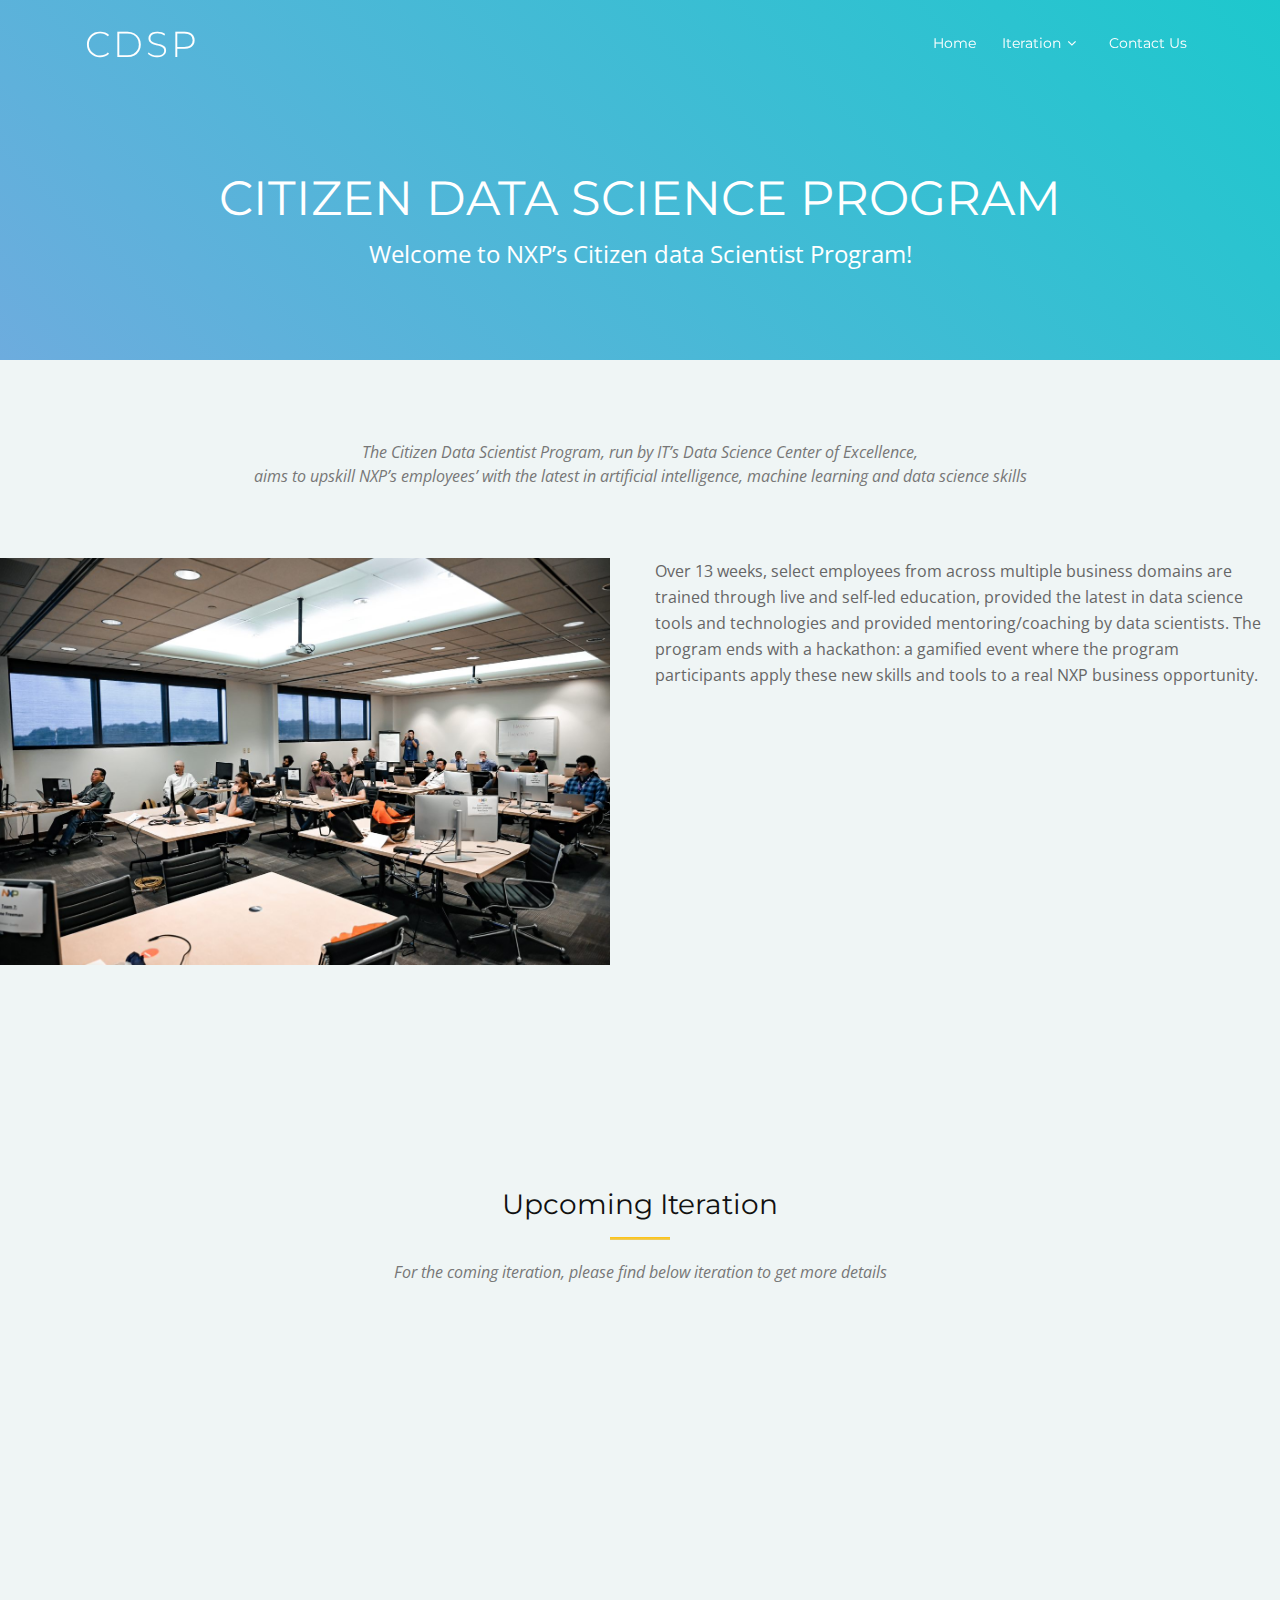
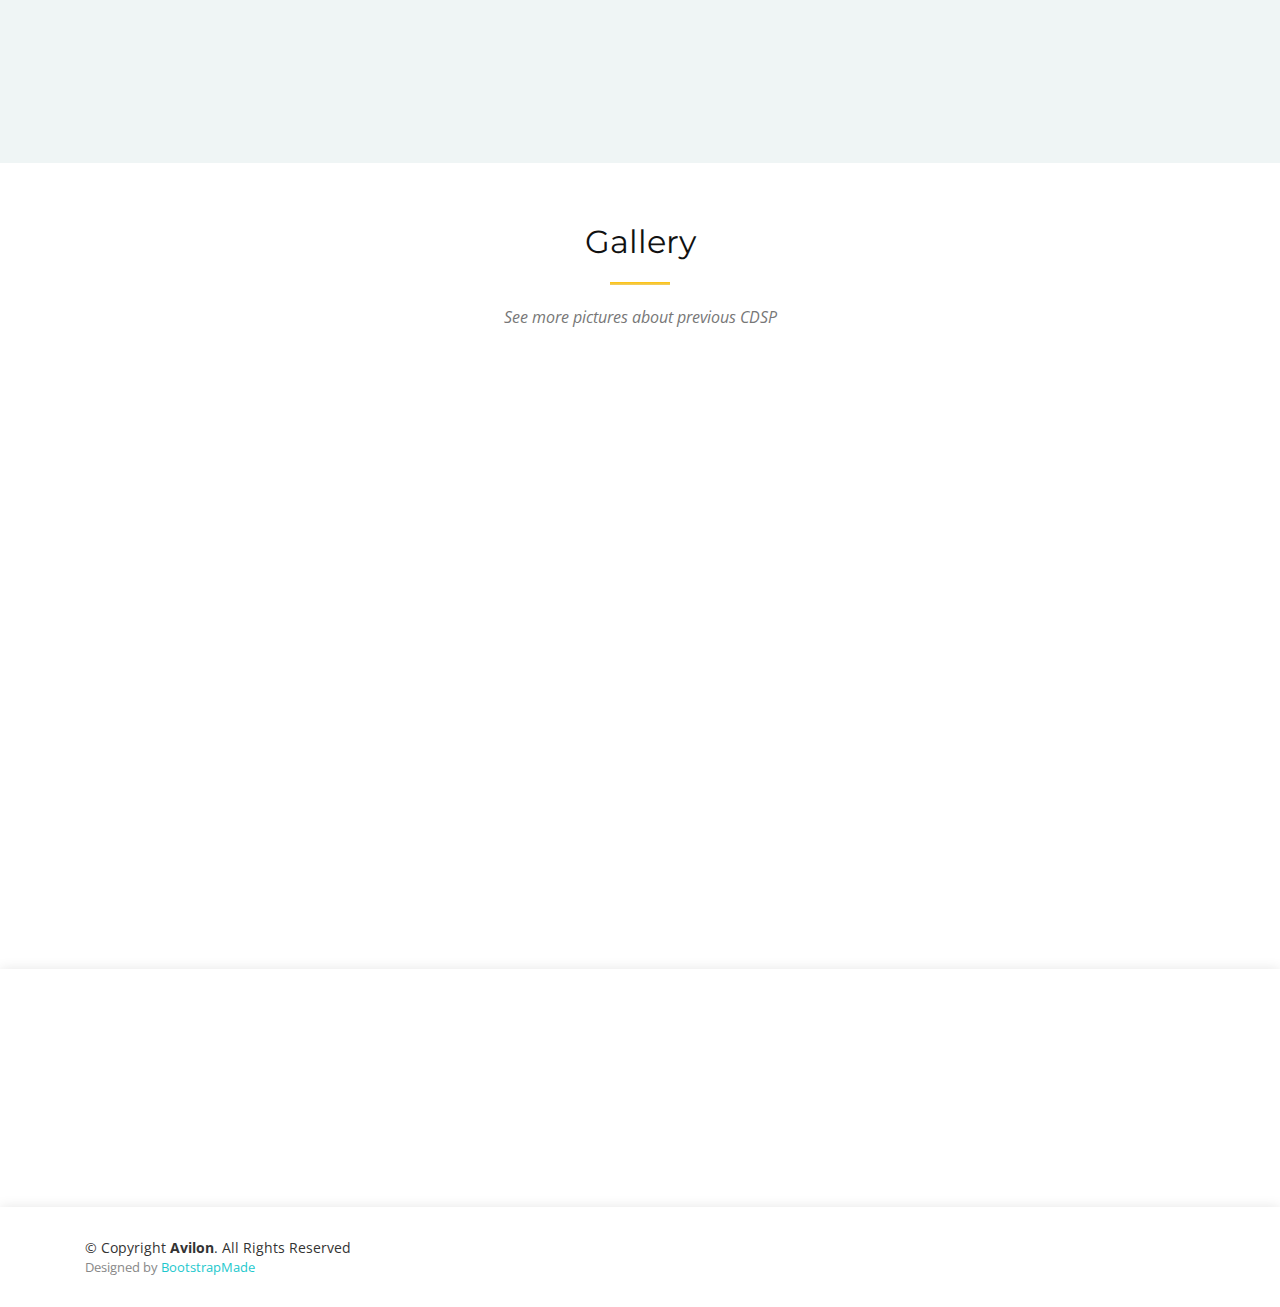
==== commit 5c141453: "add index" ====
--- a/index.html
+++ b/index.html
@@ -69,7 +69,7 @@
 
     <div class="intro-text">
       <h2>CITIZEN DATA SCIENCE PROGRAM</h2>
-      <p>Welcome to NXP Citizen Data Science Program</p>
+      <p>Welcome to NXP’s Citizen data Scientist Program!</p>
     </div>
 
   </section><!-- #intro -->
@@ -82,11 +82,11 @@
     <section id="about" class="section-bg">
       <div class="container-fluid">
         <div class="section-header">
-          <h3 class="section-title">About NXP Hackathon</h3>
-          <span class="section-divider"></span>
+          <h3 class="section-title"></h3>
+          
           <p class="section-description">
-            The Citizen Data Scientist Program, run by IT’s Enterprise Business Intelligence (EBI) organization, <br>
-			aims to upskill NXP’s employees’ with the latest in artificial intelligence, machine learning and data science skills.
+            The Citizen Data Scientist Program, run by IT’s Data Science Center of Excellence,  <br>
+			aims to upskill NXP’s employees’ with the latest in artificial intelligence, machine learning and data science skills
           </p>
         </div>
 
@@ -114,7 +114,7 @@
       <div class="container">
 
         <div class="section-header">
-          <h3 class="section-title">Coming Iteration</h3>
+          <h3 class="section-title">Upcoming  Iteration</h3>
           <span class="section-divider"></span>
           <p class="section-description">For the coming iteration, please find below iteration to get more details</p>
         </div>
@@ -125,10 +125,11 @@
           <div class="col-lg-6 col-md-6">
             <div class="box featured" data-aos="fade-up">
               <h3>CDSP EMEA 2022</h3>
-              <h6>November 16-17, 2022</h6>
+              <h6>August 22 – November 25</h6>
               <ul>
                 <li><i class="ion-android-checkmark-circle"></i> Eindhoven, Netherlands</li>
                 <li><i class="ion-android-checkmark-circle"></i> HTC60 - Ground Floor</li>
+				<li><i class="ion-android-checkmark-circle"></i> Data Science Platform: Dataiku Data Science Studio</li>
               </ul>
               <a href="EMEA2022.html" class="get-started-btn">Read More</a>
             </div>
@@ -137,12 +138,13 @@
           <div class="col-lg-6 col-md-6">
             <div class="box" data-aos="fade-left">
               <h3>CDSP AMER 2023</h3>
-              <h6>MM DD-DD, 2023</h6>
+              <h6>Q1-Q2 2023 (exact dates TBD)</h6>
               <ul>
                 <li><i class="ion-android-checkmark-circle"></i> Austin, Texas</li>
-                <li><i class="ion-android-checkmark-circle"></i> HTC60 - Ground Floor</li>
+                <li><i class="ion-android-checkmark-circle"></i> Oak Hill Facility</li>
+				<li><i class="ion-android-checkmark-circle"></i> Data Science Platform: JMP</li>
               </ul>
-              <a href="#" class="get-started-btn" >Read More</a>
+              <a href="#" class="get-started-btn" aria-disabled="true">Read More</a>
             </div>
           </div>
 
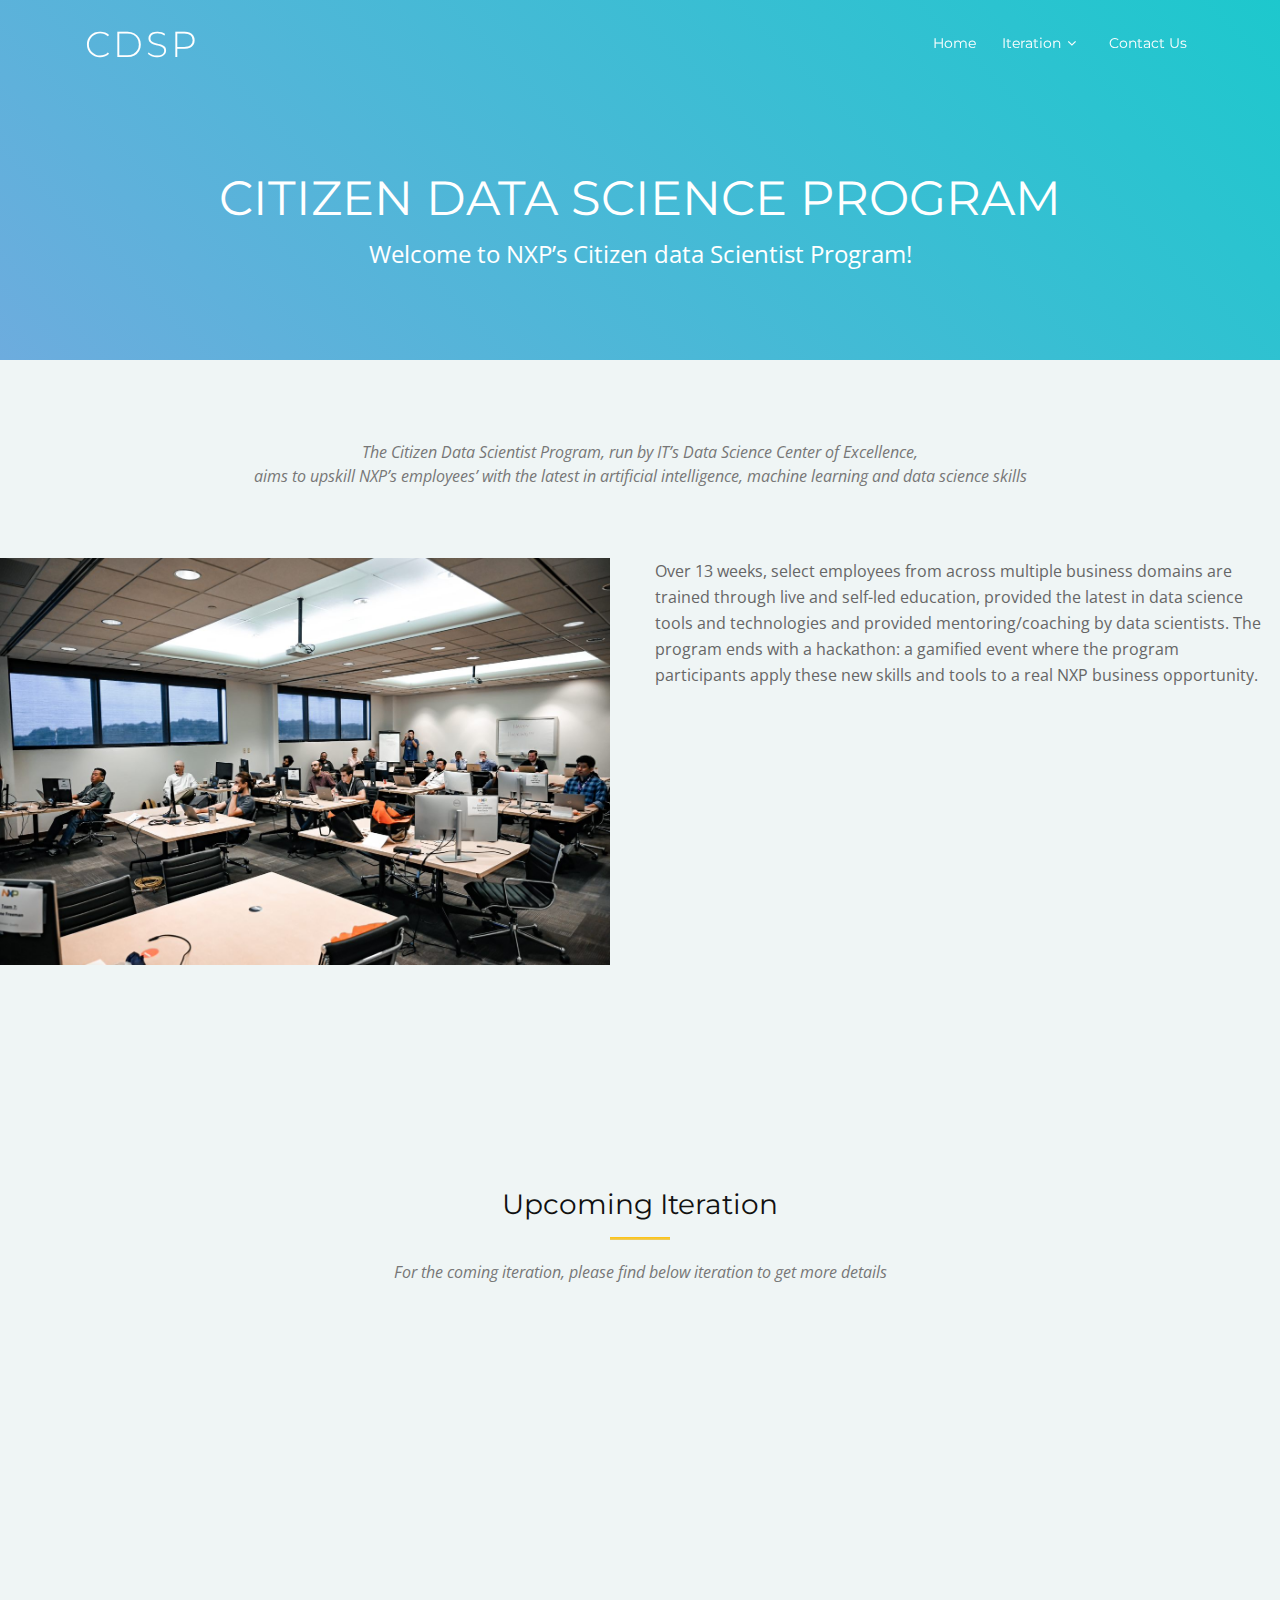
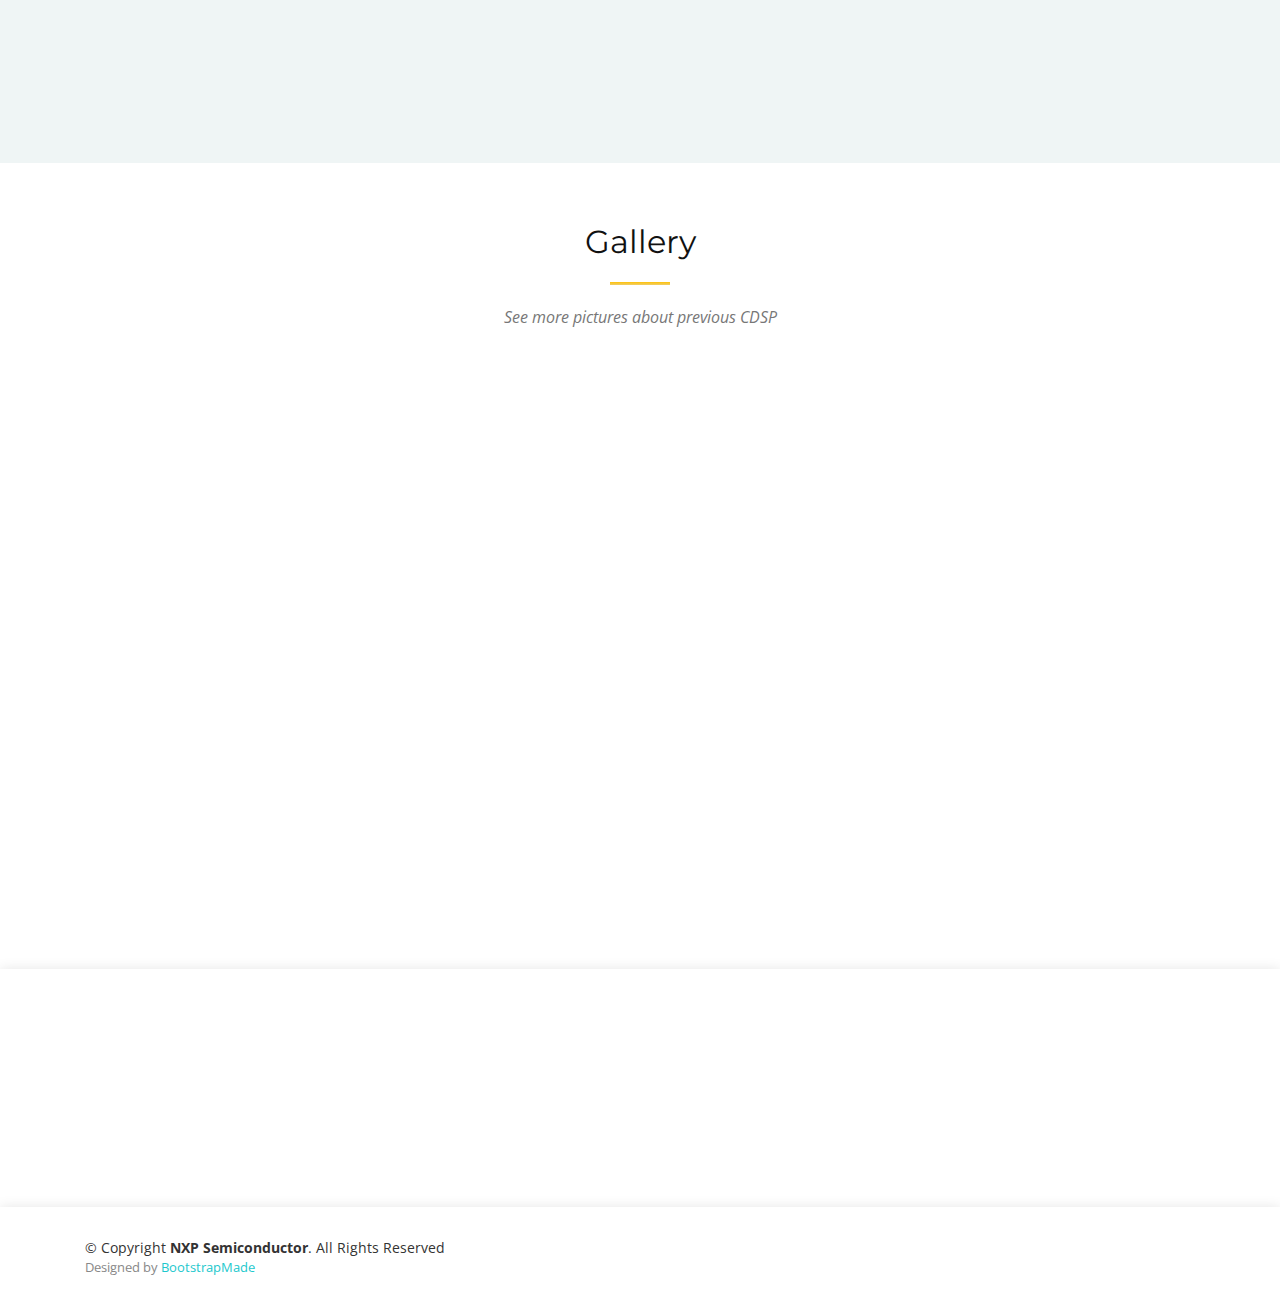
==== commit 17ccc54e: "123" ====
--- a/index.html
+++ b/index.html
@@ -144,7 +144,7 @@
                 <li><i class="ion-android-checkmark-circle"></i> Oak Hill Facility</li>
 				<li><i class="ion-android-checkmark-circle"></i> Data Science Platform: JMP</li>
               </ul>
-              <a href="#" class="get-started-btn" aria-disabled="true">Read More</a>
+              <a class="get-started-btn" aria-disabled="true">Coming Soon</a>
             </div>
           </div>
 
@@ -262,7 +262,7 @@
       <div class="row">
         <div class="col-lg-6 text-lg-left text-center">
           <div class="copyright">
-            &copy; Copyright <strong>Avilon</strong>. All Rights Reserved
+            &copy; Copyright <strong>NXP Semiconductor</strong>. All Rights Reserved
           </div>
           <div class="credits">
             <!--
